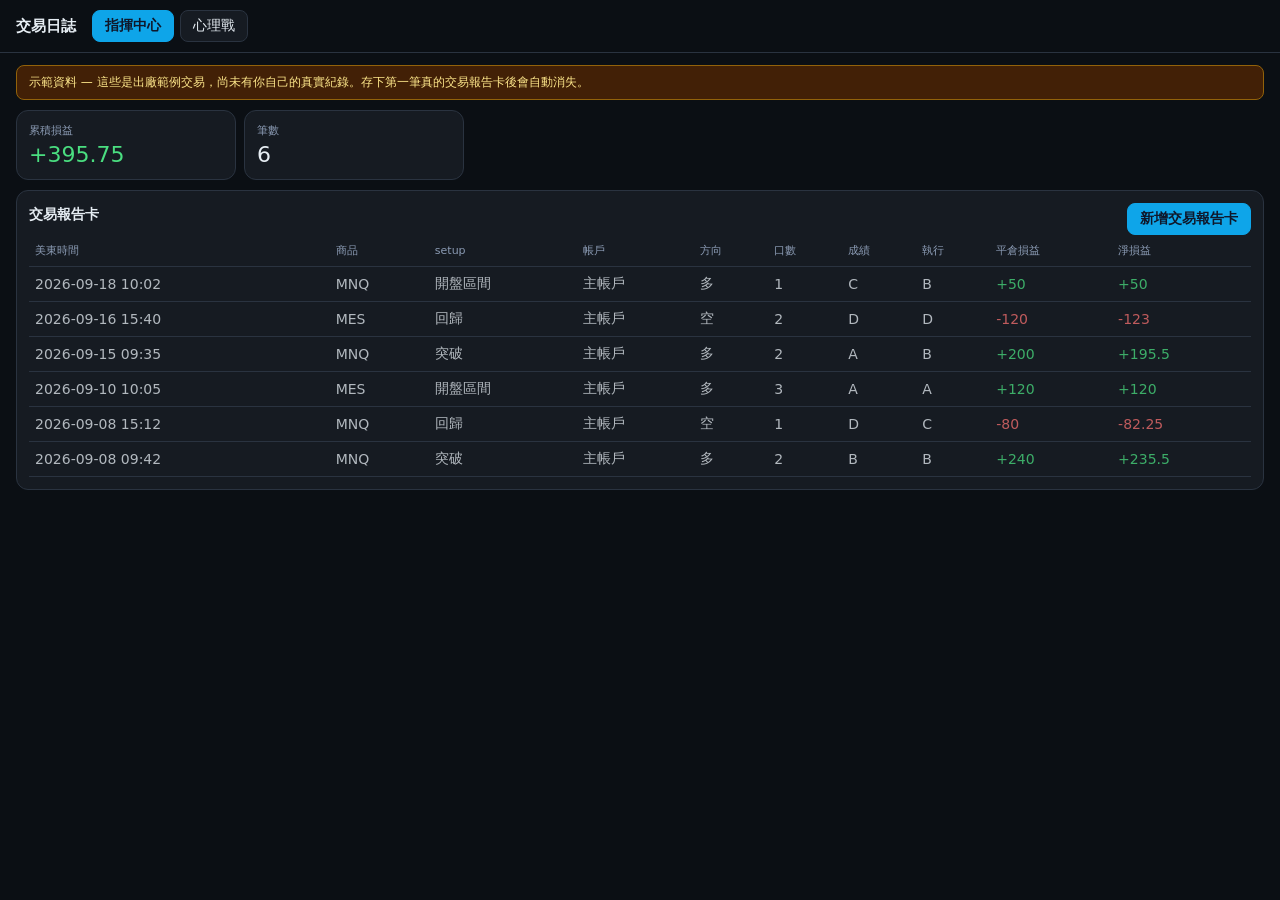
==== 交易日誌/index.html @ fd2954cb "交易日誌: 空本可記第一筆交易報告卡 (ticket 13) 新增交易日誌靜態網站基礎骨架：頂欄「交易日誌」／YC's Trading Journal， 指揮中心與心理戰兩本頁籤。core seam " ====
<!DOCTYPE html>
<html lang="zh-Hant">
<head>
  <meta charset="UTF-8" />
  <meta name="viewport" content="width=device-width, initial-scale=1" />
  <title>YC's Trading Journal</title>
  <link rel="stylesheet" href="styles.css" />
</head>
<body>
  <div id="app"></div>
  <script src="js/store.js"></script>
  <script src="js/app.js"></script>
</body>
</html>
---- 交易日誌/styles.css ----
:root {
  --bg: #0b0f14;
  --panel: #161b22;
  --line: #2a3340;
  --text: #e6edf3;
  --muted: #8b9bb4;
  --sky: #7dd3fc;
  --green: #4ade80;
  --red: #f87171;
  --amber: #fbbf24;
}

* {
  box-sizing: border-box;
}

html,
body {
  margin: 0;
  height: 100%;
}

body {
  font-family: "PingFang TC", "Noto Sans TC", ui-sans-serif, system-ui, sans-serif;
  background: var(--bg);
  color: var(--text);
  font-size: 14px;
}

button,
select,
input {
  font: inherit;
  color: inherit;
}

button {
  cursor: pointer;
}

.topbar {
  display: flex;
  gap: 16px;
  align-items: center;
  padding: 10px 16px;
  border-bottom: 1px solid var(--line);
}

.brand {
  font-weight: 700;
  font-size: 15px;
}

nav.tabs {
  display: flex;
  gap: 6px;
}

nav.tabs button {
  border: 1px solid var(--line);
  background: var(--panel);
  border-radius: 8px;
  padding: 6px 12px;
}

nav.tabs button.on {
  background: #0ea5e9;
  color: #0f172a;
  border-color: #0ea5e9;
  font-weight: 600;
}

.col {
  padding: 12px 16px 60px;
}

.demo-banner {
  background: #422006;
  color: #fde68a;
  border: 1px solid #92620a;
  border-radius: 8px;
  padding: 8px 12px;
  font-size: 12px;
  margin-bottom: 10px;
}

.heroes {
  display: grid;
  grid-template-columns: repeat(2, minmax(140px, 220px));
  gap: 8px;
  margin-bottom: 10px;
}

.hero {
  background: var(--panel);
  border: 1px solid var(--line);
  border-radius: 12px;
  padding: 12px;
}

.hero .l {
  font-size: 11px;
  color: var(--muted);
}

.hero .v {
  font-size: 22px;
  font-variant-numeric: tabular-nums;
  margin-top: 4px;
}

.profit {
  color: var(--green);
}

.loss {
  color: var(--red);
}

.panel {
  background: var(--panel);
  border: 1px solid var(--line);
  border-radius: 12px;
  padding: 12px;
  margin-bottom: 10px;
}

.panel h2 {
  margin: 0 0 8px;
  font-size: 14px;
}

.row {
  display: flex;
  gap: 8px;
  flex-wrap: wrap;
  align-items: center;
}

.muted {
  color: var(--muted);
  font-size: 12px;
}

.primary {
  background: #0ea5e9;
  color: #0f172a;
  border: 1px solid #0ea5e9;
  border-radius: 8px;
  padding: 6px 12px;
  font-weight: 600;
}

.ghost {
  background: var(--panel);
  border: 1px solid var(--line);
  border-radius: 8px;
  padding: 6px 12px;
}

.scroll {
  overflow-x: auto;
}

table.grid {
  width: 100%;
  border-collapse: collapse;
  font-variant-numeric: tabular-nums;
}

table.grid th,
table.grid td {
  text-align: left;
  padding: 8px 6px;
  border-bottom: 1px solid var(--line);
  white-space: nowrap;
}

table.grid th {
  color: var(--muted);
  font-weight: 500;
  font-size: 11px;
}

tr.demo-row {
  opacity: 0.75;
}

.overlay {
  position: fixed;
  inset: 0;
  background: rgba(2, 6, 23, 0.72);
  display: flex;
  justify-content: flex-end;
  z-index: 20;
}

.sheet {
  width: min(560px, 100%);
  background: var(--bg);
  border-left: 1px solid var(--line);
  padding: 16px;
  overflow: auto;
}

.field-grid {
  display: grid;
  grid-template-columns: 1fr 1fr;
  gap: 10px 14px;
}

.field-grid label {
  display: flex;
  flex-direction: column;
  gap: 4px;
  font-size: 12px;
  color: var(--muted);
}

.field-grid input,
.field-grid select {
  background: var(--panel);
  border: 1px solid var(--line);
  border-radius: 8px;
  padding: 6px 8px;
  color: var(--text);
}

.req {
  color: var(--amber);
}

.form-errors {
  background: #3f1a1a;
  border: 1px solid #7f1d1d;
  color: #fecaca;
  border-radius: 8px;
  padding: 8px 12px;
  font-size: 12px;
  margin-bottom: 10px;
}

.form-errors ul {
  margin: 4px 0 0;
  padding-left: 18px;
}
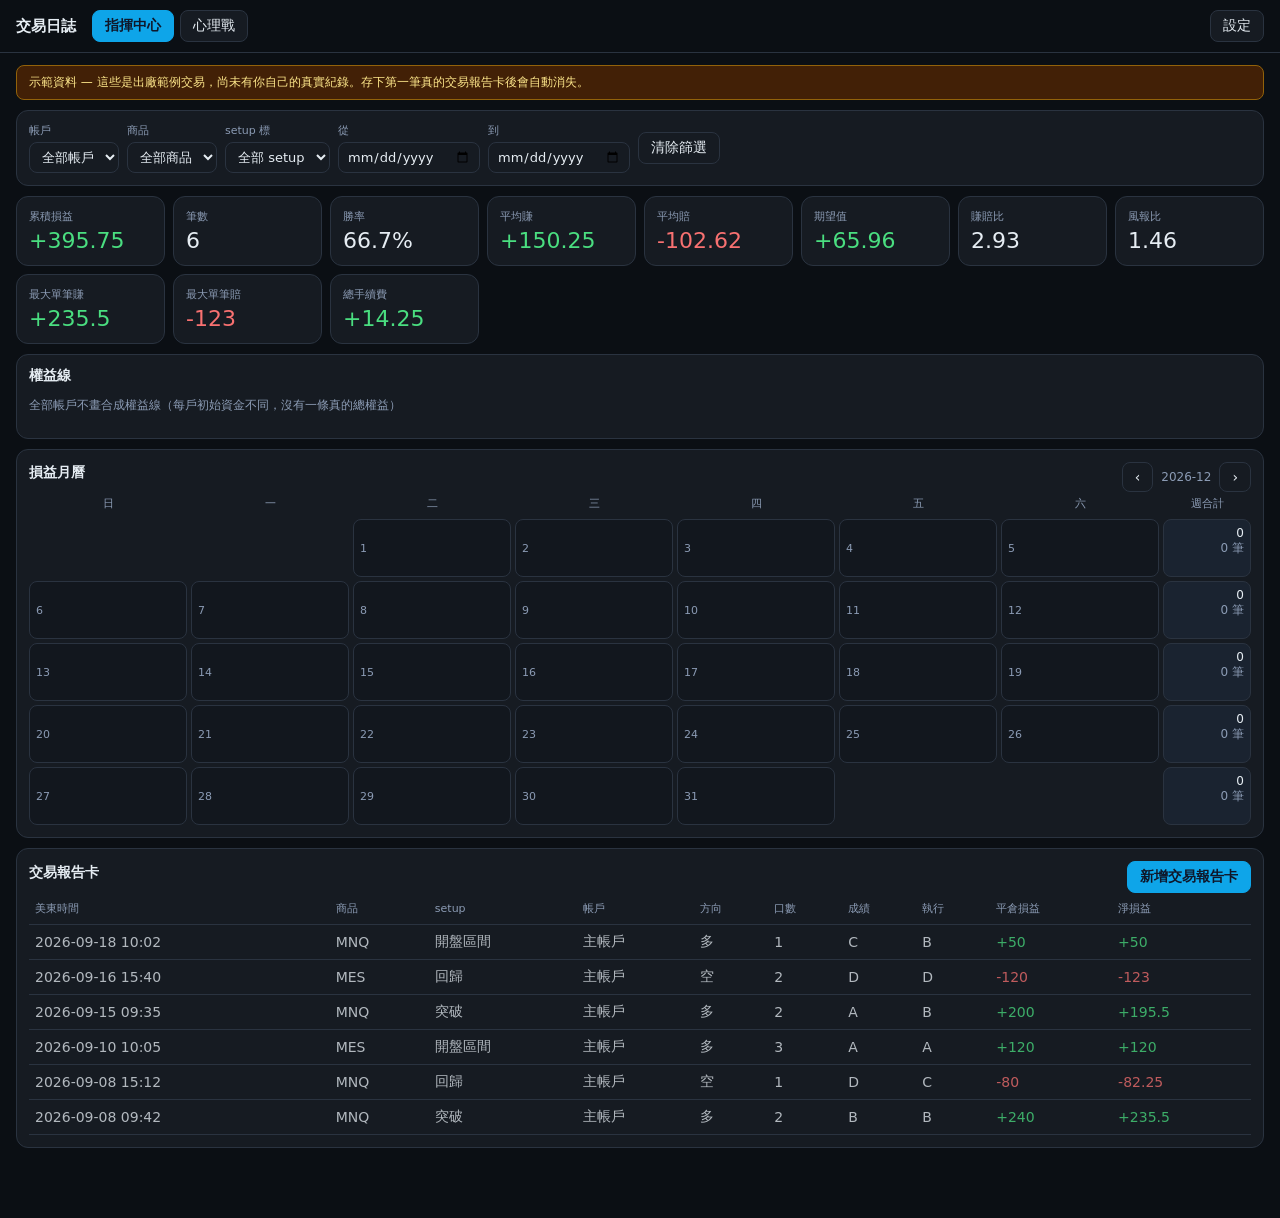
==== commit 4df2eb6c: "交易日誌: 經濟事件從日程表進當日日誌 (ticket 17) 新增 js/schedule.js：手維日程表（FOMC 聲明/記者會、BLS Employment Situation、BLS CPI" ====
--- a/交易日誌/index.html
+++ b/交易日誌/index.html
@@ -8,6 +8,7 @@
 </head>
 <body>
   <div id="app"></div>
+  <script src="js/schedule.js"></script>
   <script src="js/store.js"></script>
   <script src="js/app.js"></script>
 </body>
--- a/交易日誌/styles.css
+++ b/交易日誌/styles.css
@@ -70,6 +70,10 @@
   font-weight: 600;
 }
 
+.topbar-right {
+  margin-left: auto;
+}
+
 .col {
   padding: 12px 16px 60px;
 }
@@ -86,9 +90,75 @@
 
 .heroes {
   display: grid;
-  grid-template-columns: repeat(2, minmax(140px, 220px));
+  grid-template-columns: repeat(auto-fill, minmax(140px, 1fr));
   gap: 8px;
   margin-bottom: 10px;
+}
+
+.filter-field {
+  display: flex;
+  flex-direction: column;
+  gap: 4px;
+  font-size: 11px;
+  color: var(--muted);
+}
+
+.filter-field input,
+.filter-field select {
+  background: var(--panel);
+  border: 1px solid var(--line);
+  border-radius: 8px;
+  padding: 6px 8px;
+  color: var(--text);
+  font-size: 13px;
+}
+
+.equity-curve {
+  width: 100%;
+  height: 140px;
+  display: block;
+}
+
+.settings-section {
+  margin-bottom: 18px;
+}
+
+.settings-section h3 {
+  margin: 0 0 8px;
+  font-size: 13px;
+  color: var(--muted);
+}
+
+.settings-list {
+  list-style: none;
+  margin: 0 0 10px;
+  padding: 0;
+}
+
+.settings-row {
+  display: flex;
+  justify-content: space-between;
+  align-items: center;
+  gap: 8px;
+  padding: 6px 0;
+  border-bottom: 1px solid var(--line);
+  font-size: 13px;
+}
+
+.settings-add-form {
+  display: flex;
+  gap: 8px;
+  flex-wrap: wrap;
+}
+
+.settings-add-form input {
+  background: var(--panel);
+  border: 1px solid var(--line);
+  border-radius: 8px;
+  padding: 6px 8px;
+  color: var(--text);
+  flex: 1;
+  min-width: 120px;
 }
 
 .hero {
@@ -244,3 +314,183 @@
   margin: 4px 0 0;
   padding-left: 18px;
 }
+
+tr.clickable {
+  cursor: pointer;
+}
+
+tr.clickable:hover {
+  background: rgba(125, 211, 252, 0.08);
+}
+
+.detail-grid {
+  display: grid;
+  grid-template-columns: 1fr 1fr;
+  gap: 10px 14px;
+}
+
+.detail-field .l {
+  font-size: 11px;
+  color: var(--muted);
+}
+
+.detail-field .v {
+  margin-top: 2px;
+  font-variant-numeric: tabular-nums;
+}
+
+.shots {
+  display: flex;
+  flex-wrap: wrap;
+  gap: 10px;
+  margin: 8px 0;
+}
+
+.shot {
+  width: 140px;
+}
+
+.shot img {
+  width: 100%;
+  display: block;
+  border: 1px solid var(--line);
+  border-radius: 8px;
+}
+
+.shot-remove {
+  width: 100%;
+  margin-top: 4px;
+  background: var(--panel);
+  border: 1px solid var(--line);
+  border-radius: 6px;
+  padding: 4px 8px;
+  font-size: 12px;
+  color: var(--text);
+}
+
+.paste-zone {
+  border: 1px dashed var(--line);
+  border-radius: 8px;
+  padding: 12px;
+  font-size: 12px;
+  color: var(--muted);
+  outline: none;
+}
+
+.paste-zone:focus {
+  border-color: var(--sky);
+}
+
+/* 損益月曆 (P&L calendar) */
+
+.cal-grid {
+  display: grid;
+  grid-template-columns: repeat(7, 1fr) 88px;
+  gap: 4px;
+}
+
+.cal-hd {
+  font-size: 11px;
+  color: var(--muted);
+  text-align: center;
+  padding: 4px 0;
+}
+
+.cal-day {
+  min-height: 58px;
+  border: 1px solid var(--line);
+  border-radius: 8px;
+  padding: 6px;
+  text-align: left;
+  background: #12171e;
+}
+
+.cal-day:not(.empty):hover {
+  outline: 1px solid var(--sky);
+  cursor: pointer;
+}
+
+.cal-day.empty {
+  border-color: transparent;
+  background: transparent;
+}
+
+.cal-day.up {
+  background: #14532d;
+}
+
+.cal-day.down {
+  background: #7f1d1d;
+}
+
+.cal-day .n {
+  font-size: 11px;
+  color: var(--muted);
+}
+
+.cal-day .p {
+  font-variant-numeric: tabular-nums;
+  font-size: 13px;
+}
+
+.cal-day .c {
+  font-size: 10px;
+  color: var(--muted);
+}
+
+.cal-week {
+  min-height: 58px;
+  border-radius: 8px;
+  background: #1a2330;
+  border: 1px solid var(--line);
+  padding: 6px;
+  text-align: right;
+  font-variant-numeric: tabular-nums;
+  font-size: 12px;
+}
+
+/* 當日日誌 (daily journal) */
+
+.field-grid label.full {
+  grid-column: 1 / -1;
+}
+
+label.full {
+  display: flex;
+  flex-direction: column;
+  gap: 4px;
+  font-size: 12px;
+  color: var(--muted);
+  margin-bottom: 10px;
+}
+
+label.full input {
+  background: var(--panel);
+  border: 1px solid var(--line);
+  border-radius: 8px;
+  padding: 6px 8px;
+  color: var(--text);
+}
+
+label.chk {
+  display: flex;
+  align-items: center;
+  gap: 4px;
+  font-size: 12px;
+  border: 1px solid var(--line);
+  background: var(--panel);
+  border-radius: 8px;
+  padding: 4px 8px;
+}
+
+/* 經濟事件 (economic events, ticket 17) */
+
+.econ-input {
+  width: 84px;
+  background: var(--panel);
+  border: 1px solid var(--line);
+  border-radius: 6px;
+  padding: 4px 6px;
+  color: var(--text);
+  font-size: 12px;
+}
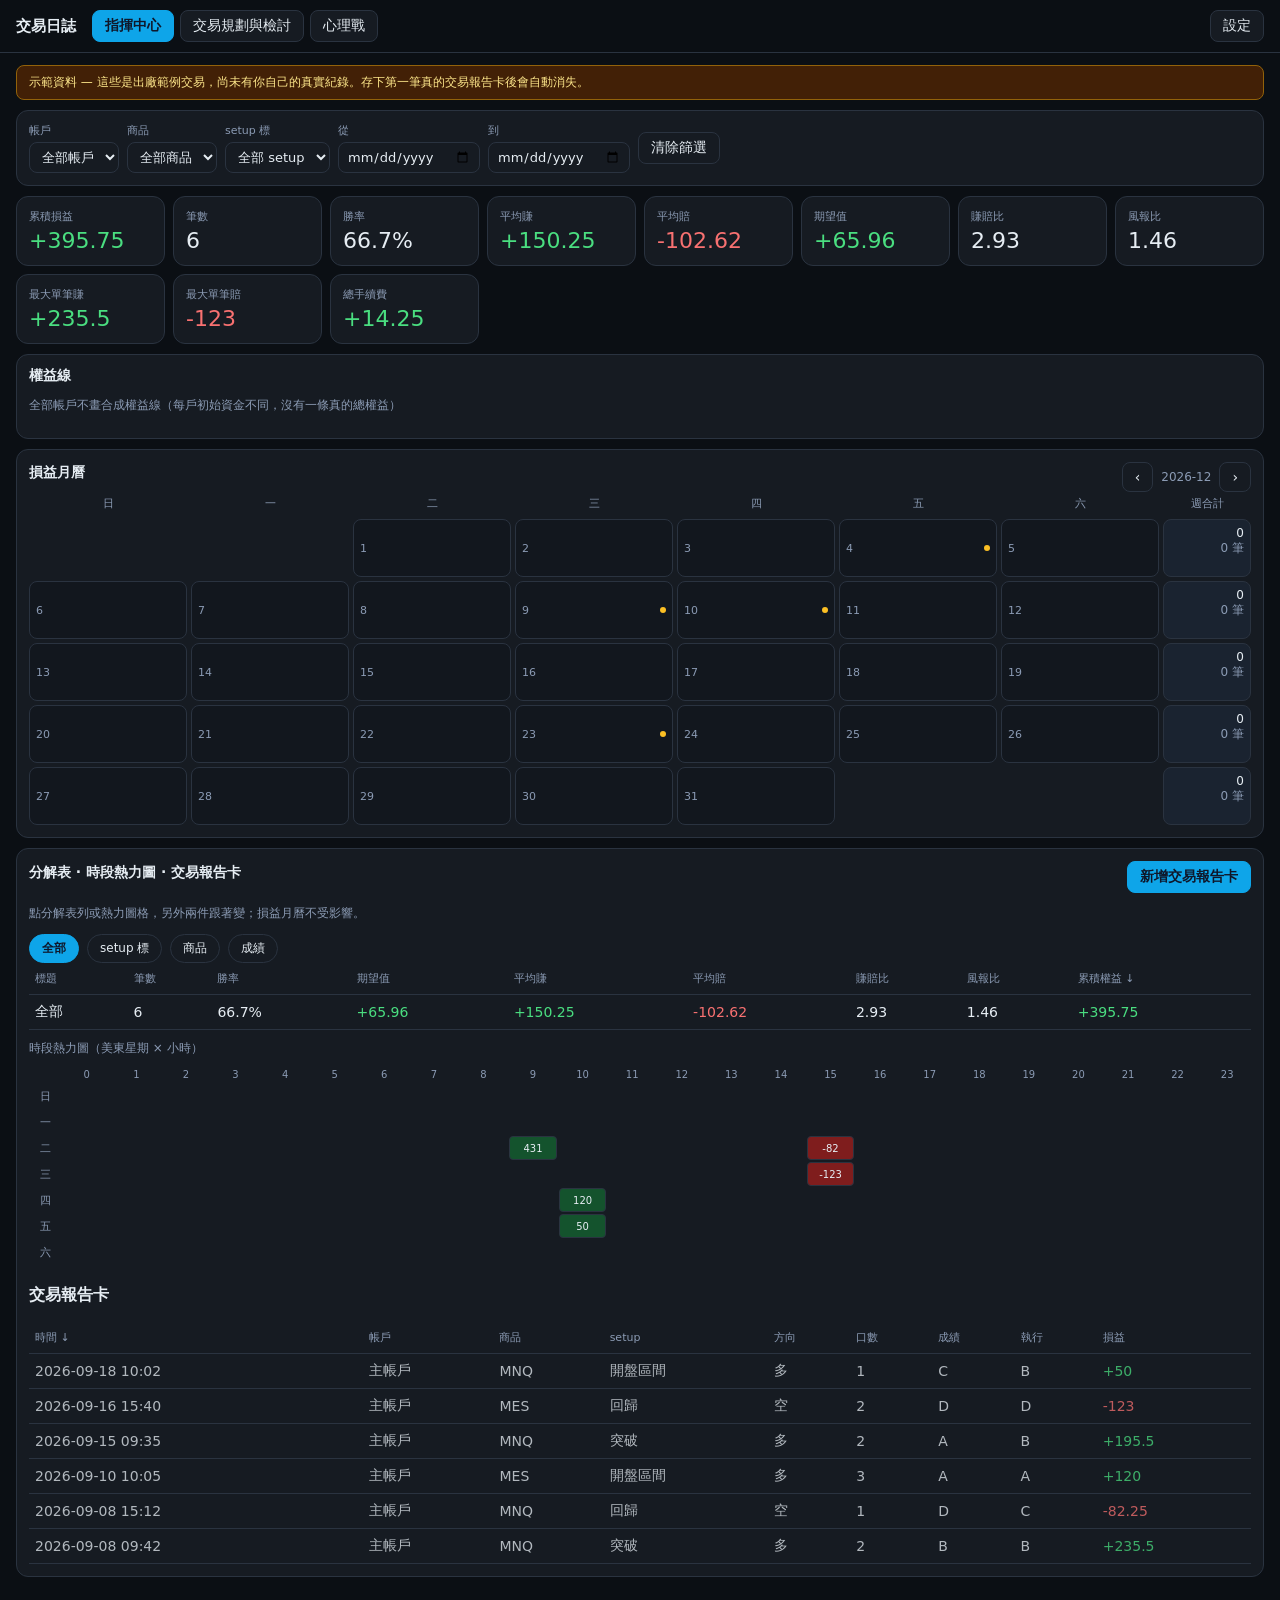
==== commit 15d8b994: "交易日誌: 交易規劃與檢討獨立分頁、月曆事件點、券商 CSV 匯入匯出 - 盤前/盤後移出當日日誌，合成獨立「交易規劃與檢討」頁：可任選日期先規劃/回顧，下方列出歷史紀錄（比照心理戰的瀏覽方式） - " ====
--- a/交易日誌/index.html
+++ b/交易日誌/index.html
@@ -10,6 +10,7 @@
   <div id="app"></div>
   <script src="js/schedule.js"></script>
   <script src="js/store.js"></script>
+  <script src="js/csv-formats.js"></script>
   <script src="js/app.js"></script>
 </body>
 </html>
--- a/交易日誌/styles.css
+++ b/交易日誌/styles.css
@@ -8,6 +8,7 @@
   --green: #4ade80;
   --red: #f87171;
   --amber: #fbbf24;
+  --pink: #f472b6;
 }
 
 * {
@@ -113,10 +114,45 @@
   font-size: 13px;
 }
 
+.equity-curve-wrap {
+  position: relative;
+}
+
 .equity-curve {
   width: 100%;
   height: 140px;
   display: block;
+}
+
+.eq-point {
+  fill: var(--sky);
+  fill-opacity: 0;
+  stroke: none;
+  cursor: pointer;
+}
+
+.eq-point:hover {
+  fill-opacity: 0.9;
+}
+
+.equity-tooltip {
+  position: absolute;
+  z-index: 5;
+  pointer-events: none;
+  background: var(--bg);
+  border: 1px solid var(--line);
+  border-radius: 8px;
+  padding: 6px 10px;
+  font-size: 12px;
+  line-height: 1.5;
+  color: var(--text);
+  white-space: nowrap;
+  box-shadow: 0 4px 12px rgba(0, 0, 0, 0.4);
+}
+
+.equity-tooltip .d {
+  color: var(--muted);
+  margin-bottom: 2px;
 }
 
 .settings-section {
@@ -273,6 +309,23 @@
   overflow: auto;
 }
 
+.day-tabs {
+  margin: 12px 0 14px;
+  flex-wrap: wrap;
+}
+
+.day-summary-row {
+  display: flex;
+  justify-content: space-between;
+  gap: 12px;
+  padding: 5px 0;
+  border-bottom: 1px solid var(--line);
+}
+
+.day-summary-row:last-child {
+  border-bottom: none;
+}
+
 .field-grid {
   display: grid;
   grid-template-columns: 1fr 1fr;
@@ -423,9 +476,40 @@
   background: #7f1d1d;
 }
 
+.cal-day-top {
+  display: flex;
+  justify-content: space-between;
+  align-items: center;
+  gap: 4px;
+}
+
 .cal-day .n {
   font-size: 11px;
   color: var(--muted);
+}
+
+.cal-dots {
+  display: flex;
+  gap: 3px;
+}
+
+.cal-dot {
+  width: 6px;
+  height: 6px;
+  border-radius: 50%;
+  display: inline-block;
+}
+
+.cal-dot.econ {
+  background: var(--amber);
+}
+
+.cal-dot.mind {
+  background: var(--pink);
+}
+
+.cal-dot.review {
+  background: var(--sky);
 }
 
 .cal-day .p {
@@ -483,6 +567,214 @@
   padding: 4px 8px;
 }
 
+/* 心理遊戲 / 心理戰 (ticket 19) */
+
+.mindgame-section {
+  margin-top: 16px;
+  padding-top: 12px;
+  border-top: 1px solid var(--line);
+}
+
+.mindgame-list {
+  list-style: none;
+  margin: 0 0 10px;
+  padding: 0;
+  display: flex;
+  flex-direction: column;
+  gap: 6px;
+}
+
+.mindgame-item {
+  border: 1px solid var(--line);
+  background: #12171e;
+  border-radius: 8px;
+  padding: 8px 10px;
+}
+
+.mindgame-item.clickable {
+  cursor: pointer;
+}
+
+.mindgame-item.clickable:hover {
+  outline: 1px solid var(--sky);
+}
+
+.mindgame-head {
+  display: flex;
+  gap: 10px;
+  align-items: center;
+  flex-wrap: wrap;
+  font-size: 12px;
+}
+
+.mindgame-type {
+  font-weight: 600;
+}
+
+.mindgame-intensity {
+  color: var(--amber);
+  font-variant-numeric: tabular-nums;
+}
+
+.mindgame-binding {
+  margin-left: auto;
+  color: var(--muted);
+}
+
+.mindgame-note {
+  margin-top: 4px;
+  font-size: 12px;
+  color: var(--muted);
+}
+
+.plan-history-list {
+  list-style: none;
+  margin: 0;
+  padding: 0;
+  display: flex;
+  flex-direction: column;
+  gap: 6px;
+}
+
+.plan-history-item {
+  border: 1px solid var(--line);
+  background: #12171e;
+  border-radius: 8px;
+  padding: 8px 10px;
+  cursor: pointer;
+}
+
+.plan-history-item:hover {
+  outline: 1px solid var(--sky);
+}
+
+.plan-history-date {
+  font-size: 12px;
+  color: var(--muted);
+}
+
+.plan-history-bits {
+  margin-top: 2px;
+  font-size: 13px;
+}
+
+.mindgame-form {
+  margin-top: 6px;
+}
+
+/* 盤前盤後過程紀錄 */
+
+.process-log-list {
+  list-style: none;
+  margin: 0 0 10px;
+  padding: 0;
+  display: flex;
+  flex-direction: column;
+  gap: 6px;
+}
+
+.process-log-item {
+  border: 1px solid var(--line);
+  background: #12171e;
+  border-radius: 8px;
+  padding: 8px 10px;
+  font-size: 12px;
+}
+
+/* 分解表 · 時段熱力圖 · 交易報告卡清單聯動 (ticket 16) */
+
+.chip {
+  border: 1px solid var(--line);
+  background: var(--panel);
+  border-radius: 999px;
+  padding: 5px 12px;
+  font-size: 12px;
+}
+
+.chip.on {
+  background: #0ea5e9;
+  color: #0f172a;
+  border-color: #0ea5e9;
+  font-weight: 600;
+}
+
+th.sortable {
+  cursor: pointer;
+  user-select: none;
+}
+
+th.sortable:hover {
+  color: var(--text);
+}
+
+tr.picked td {
+  background: rgba(125, 211, 252, 0.12);
+}
+
+.heatmap-grid {
+  display: grid;
+  grid-template-columns: 32px repeat(24, minmax(28px, 1fr));
+  gap: 2px;
+  margin: 6px 0 4px;
+}
+
+.heatmap-hd {
+  font-size: 10px;
+  color: var(--muted);
+  text-align: center;
+  padding: 2px 0;
+}
+
+.heatmap-hd.corner {
+  background: transparent;
+}
+
+.heatmap-wd {
+  font-size: 11px;
+  color: var(--muted);
+  display: flex;
+  align-items: center;
+  justify-content: center;
+}
+
+.heatmap-cell {
+  min-height: 24px;
+  border: 1px solid var(--line);
+  border-radius: 4px;
+  background: #12171e;
+  color: var(--text);
+  font-size: 10px;
+  font-variant-numeric: tabular-nums;
+  text-align: center;
+  padding: 0;
+}
+
+.heatmap-cell.empty {
+  background: transparent;
+  border-color: transparent;
+}
+
+.heatmap-cell.pos {
+  background: #14532d;
+}
+
+.heatmap-cell.neg {
+  background: #7f1d1d;
+}
+
+.heatmap-cell.zero {
+  background: #1a2330;
+}
+
+.heatmap-cell.picked {
+  outline: 2px solid var(--sky);
+}
+
+.heatmap-cell:not(.empty):hover {
+  outline: 1px solid var(--sky);
+  cursor: pointer;
+}
+
 /* 經濟事件 (economic events, ticket 17) */
 
 .econ-input {
